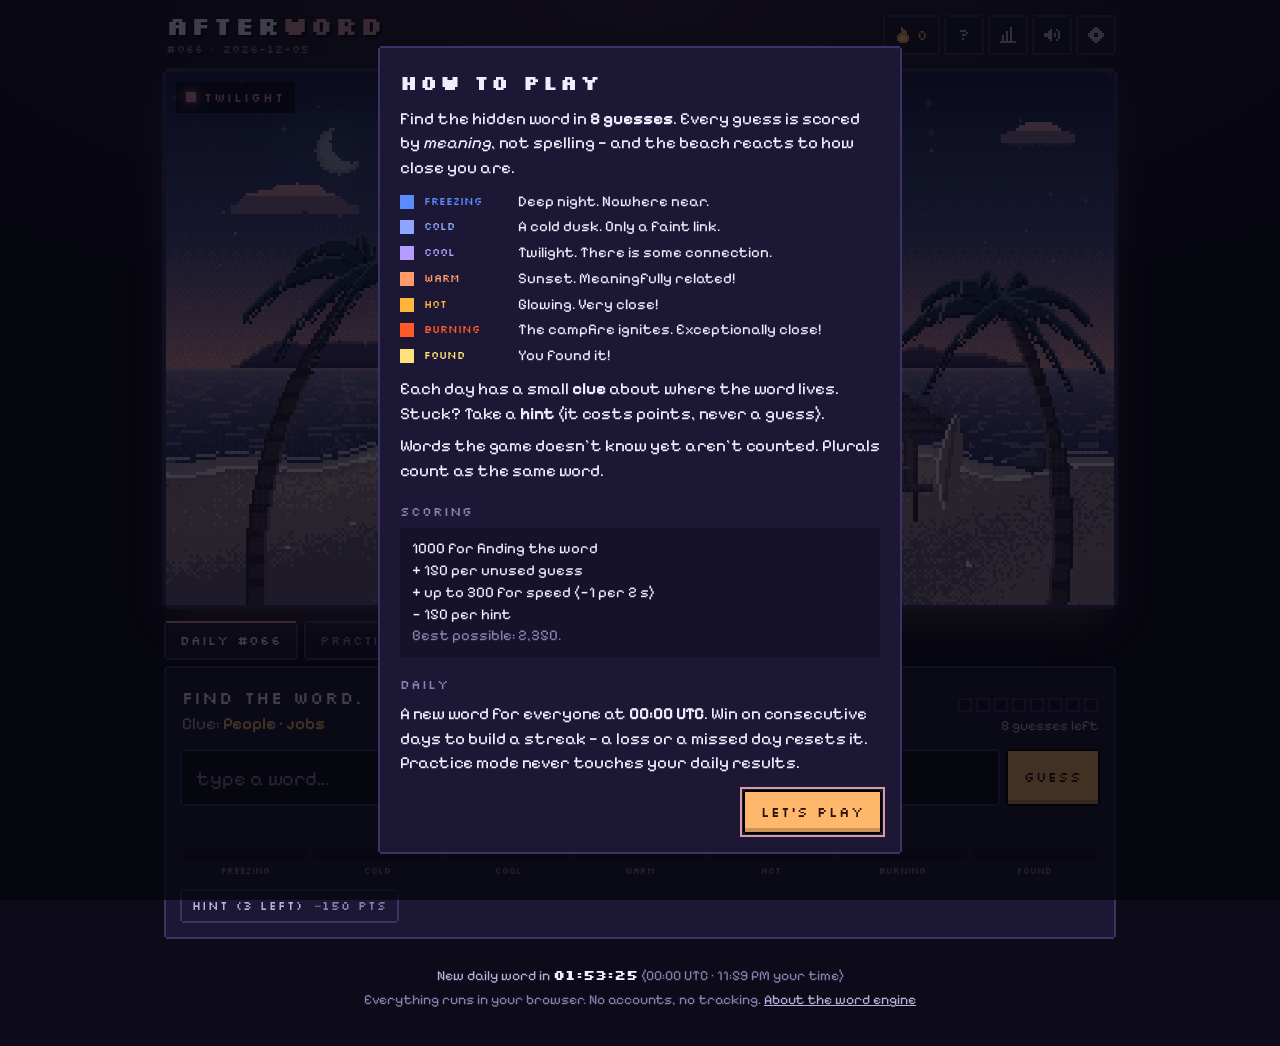
==== index.html @ f9372a1c "Add files via upload" ====
<!doctype html>
<html lang="en">
<head>
  <meta charset="utf-8">
  <meta name="viewport" content="width=device-width, initial-scale=1, viewport-fit=cover">
  <title>AFTERWORD</title>
  <meta name="description" content="A daily word-guessing game. Every guess warms or cools a pixel-art beach.">
  <meta name="theme-color" content="#0d0b1a">
  <link rel="icon" href="data:image/svg+xml,%3Csvg xmlns='http://www.w3.org/2000/svg' viewBox='0 0 16 16' shape-rendering='crispEdges'%3E%3Crect width='16' height='16' fill='%231b2350'/%3E%3Crect y='9' width='16' height='3' fill='%23ff9a6a'/%3E%3Crect y='12' width='16' height='4' fill='%23e6b07a'/%3E%3Crect x='6' y='5' width='4' height='4' fill='%23ffe27a'/%3E%3C/svg%3E">
  <link rel="preconnect" href="https://fonts.googleapis.com">
  <link rel="preconnect" href="https://fonts.gstatic.com" crossorigin>
  <link href="https://fonts.googleapis.com/css2?family=Pixelify+Sans:wght@400;600&family=Silkscreen:wght@400;700&display=swap" rel="stylesheet">
  <link rel="stylesheet" href="css/style.css">
</head>
<body data-temp="IDLE">
  <header class="topbar">
    <div class="brand">
      <h1 class="logo" aria-label="Afterword">AFTER<span>WORD</span></h1>
      <p class="meta" id="puzzleMeta">#— · —</p>
    </div>
    <div class="top-actions">
      <span class="streak" id="streakBadge" title="Daily streak">
        <svg viewBox="0 0 8 8" aria-hidden="true" shape-rendering="crispEdges"><path d="M3 0h1v1h1v1h1v2h1v3H6v1H2V7H1V4h1V3h1z" fill="currentColor"/><path d="M3 4h2v1h1v2H2V5h1z" fill="#ffe27a"/></svg>
        <span id="streakCount">0</span>
      </span>
      <button class="icon-btn" id="btnHelp" aria-label="How to play" title="How to play">?</button>
      <button class="icon-btn" id="btnStats" aria-label="Statistics" title="Statistics">
        <svg viewBox="0 0 8 8" aria-hidden="true" shape-rendering="crispEdges"><path d="M1 4h1v3H1zM3 2h1v5H3zM5 0h1v7H5zM0 7h8v1H0z" fill="currentColor"/></svg>
      </button>
      <button class="icon-btn" id="btnSound" aria-label="Sound" aria-pressed="true" title="Sound">
        <svg viewBox="0 0 8 8" aria-hidden="true" shape-rendering="crispEdges"><path d="M0 3h2V2h1V1h1v6H3V6H2V5H0z" fill="currentColor"/><path class="wave" d="M5 3h1v2H5zM6 1h1v1H6zm0 5h1v1H6zm1-4h1v4H7z" fill="currentColor"/><path class="mute" d="M5 2h1v1H5zm2 0h1v1H7zM6 3h1v2H6zM5 5h1v1H5zm2 0h1v1H7z" fill="currentColor"/></svg>
      </button>
      <button class="icon-btn" id="btnSettings" aria-label="Settings" title="Settings">
        <svg viewBox="0 0 8 8" aria-hidden="true" shape-rendering="crispEdges"><path d="M3 0h2v1h1v1h1v1h1v2H7v1H6v1H5v1H3V7H2V6H1V5H0V3h1V2h1V1h1zm0 3v2h2V3z" fill="currentColor" fill-rule="evenodd"/></svg>
      </button>
    </div>
  </header>

  <main class="layout">
    <section class="stage" id="stage" aria-label="The beach">
      <canvas id="beach" role="img" aria-label="A pixel-art beach at twilight"></canvas>
      <div class="temp-badge" id="tempBadge" aria-hidden="true"><span class="dot"></span><span id="tempBadgeText">TWILIGHT</span></div>
      <div class="banner" id="dayBanner" hidden></div>
    </section>

    <div class="mode-tabs" role="tablist" aria-label="Game mode">
      <button role="tab" id="tabDaily" aria-selected="true" aria-controls="playPanel">Daily <span id="tabDailyNum"></span><span class="done-mark" id="dailyDoneMark" hidden>✓</span></button>
      <button role="tab" id="tabPractice" aria-selected="false" aria-controls="playPanel">Practice</button>
    </div>

    <section class="panel" id="playPanel" role="tabpanel">
      <div class="practice-bar" id="practiceBar" hidden>
        <label for="practiceLevel">Difficulty</label>
        <select id="practiceLevel">
          <option value="easy">Easy · 12 guesses</option>
          <option value="medium" selected>Medium · 8 guesses</option>
          <option value="hard">Hard · 6 guesses, no clue</option>
        </select>
        <button class="btn ghost" id="btnNewPractice">New word</button>
      </div>

      <div class="status-row">
        <div>
          <p class="instruction">Find the word.</p>
          <p class="clue" id="clue"></p>
        </div>
        <div class="remaining">
          <div class="pips" id="pips" aria-hidden="true"></div>
          <p id="remaining">8 guesses left</p>
        </div>
      </div>

      <form id="guessForm" class="guess-form" autocomplete="off" novalidate>
        <label class="sr-only" for="guessInput">Your guess</label>
        <input id="guessInput" name="guess" type="text" inputmode="text" autocapitalize="none" autocorrect="off" spellcheck="false" maxlength="24" placeholder="type a word…" enterkeyhint="go">
        <button type="submit" class="btn primary" id="btnGuess">Guess</button>
      </form>
      <p class="feedback" id="feedback" role="status" aria-live="polite"></p>

      <div class="thermo" id="thermo" aria-hidden="true"></div>

      <div class="hints">
        <button class="btn ghost small" id="btnHint" type="button">Hint <span class="cost">−150 pts</span></button>
        <ul class="hint-list" id="hintList"></ul>
      </div>

      <section class="result" id="resultCard" hidden aria-live="polite"></section>

      <h2 class="history-title" id="historyTitle" hidden>Your guesses</h2>
      <ol class="history" id="history"></ol>
    </section>
  </main>

  <footer class="footer">
    <p>New daily word in <strong id="countdown">--:--:--</strong> <span class="muted">(00:00 UTC · <span id="resetLocal"></span> your time)</span></p>
    <p class="muted">Everything runs in your browser. No accounts, no tracking. <button class="link" id="btnAbout">About the word engine</button></p>
  </footer>

  <dialog id="dlgHelp" aria-labelledby="helpTitle">
    <form method="dialog" class="dlg">
      <h2 id="helpTitle">How to play</h2>
      <p>Find the hidden word in <strong>8 guesses</strong>. Every guess is scored by <em>meaning</em>, not spelling — and the beach reacts to how close you are.</p>
      <ul class="legend" id="legend"></ul>
      <p>Each day has a small <strong>clue</strong> about where the word lives. Stuck? Take a <strong>hint</strong> (it costs points, never a guess).</p>
      <p>Words the game doesn't know yet aren't counted. Plurals count as the same word.</p>
      <h3>Scoring</h3>
      <p class="formula">1000 for finding the word<br>+ 150 per unused guess<br>+ up to 300 for speed (−1 per 2 s)<br>− 150 per hint<br><span class="muted">Best possible: 2,350.</span></p>
      <h3>Daily</h3>
      <p>A new word for everyone at <strong>00:00 UTC</strong>. Win on consecutive days to build a streak — a loss or a missed day resets it. Practice mode never touches your daily results.</p>
      <div class="dlg-actions"><button class="btn primary" value="close">Let's play</button></div>
    </form>
  </dialog>

  <dialog id="dlgStats" aria-labelledby="statsTitle">
    <form method="dialog" class="dlg">
      <h2 id="statsTitle">Statistics</h2>
      <div class="stat-grid" id="statGrid"></div>
      <h3>Guess distribution</h3>
      <div class="dist" id="dist"></div>
      <h3>Practice</h3>
      <p id="practiceStats" class="muted"></p>
      <div class="dlg-actions"><button class="btn primary" value="close">Close</button></div>
    </form>
  </dialog>

  <dialog id="dlgSettings" aria-labelledby="settingsTitle">
    <form method="dialog" class="dlg">
      <h2 id="settingsTitle">Settings</h2>
      <label class="toggle"><input type="checkbox" id="setSound"> <span>Sound effects</span></label>
      <label class="toggle"><input type="checkbox" id="setMotion"> <span>Reduced motion</span></label>
      <label class="toggle"><input type="checkbox" id="setReveal"> <span>Include the answer when sharing</span></label>
      <p class="muted small">Settings and progress are saved only in this browser.</p>
      <div class="dlg-actions"><button class="btn primary" value="close">Done</button></div>
    </form>
  </dialog>

  <dialog id="dlgAbout" aria-labelledby="aboutTitle">
    <form method="dialog" class="dlg">
      <h2 id="aboutTitle">The word engine</h2>
      <p>AFTERWORD scores guesses with a hand-built <strong>semantic graph</strong> of about <span id="vocabSize">5,000</span> everyday English words, written for this game.</p>
      <p>Each word sits in a category tree (e.g. <em>animal → mammal → canine</em>) and is linked to related words with a strength. Closeness combines the direct link, the best two-step link through a shared neighbour, and how specific the shared category is. Spelling plays no part.</p>
      <p>It's small and honest: if it doesn't know a word, it says so instead of guessing. The closeness number is a similarity estimate — not a probability.</p>
      <p class="muted small">Daily answers are bundled in the page, so a determined player could find them in the source. Please don't spoil it for yourself!</p>
      <div class="dlg-actions"><button class="btn primary" value="close">Close</button></div>
    </form>
  </dialog>

  <div class="toast" id="toast" role="status" aria-live="polite" hidden></div>

  <script src="js/data/lexicon.js"></script>
  <script src="js/data/answers.js"></script>
  <script src="js/semantic.js"></script>
  <script src="js/daily.js"></script>
  <script src="js/scoring.js"></script>
  <script src="js/storage.js"></script>
  <script src="js/game.js"></script>
  <script src="js/beach/palettes.js"></script>
  <script src="js/beach/beach.js"></script>
  <script src="js/audio.js"></script>
  <script src="js/share.js"></script>
  <script src="js/ui.js"></script>
</body>
</html>
---- css/style.css ----
/* AFTERWORD — pixel indie UI */
:root {
  --bg: #0d0b1a;
  --bg2: #15122a;
  --panel: #1b1734;
  --panel2: #241f44;
  --line: #3a3366;
  --ink: #f3ecff;
  --ink2: #b9afd9;
  --muted: #8a80b0;
  --accent: #ffb86b;
  --accent-ink: #2a1408;
  --t-FREEZING: #5b8cff;
  --t-COLD: #8ea6ff;
  --t-COOL: #b79cff;
  --t-WARM: #ff9a6a;
  --t-HOT: #ffb43a;
  --t-BURNING: #ff5a2a;
  --t-FOUND: #ffe27a;
  --t-IDLE: #d99aa6;
  --cur: var(--t-IDLE);
  --px: 2px;
  --font-display: 'Silkscreen', ui-monospace, 'Courier New', monospace;
  --font-body: 'Pixelify Sans', ui-monospace, 'Segoe UI', system-ui, sans-serif;
}
body[data-temp="FREEZING"] { --cur: var(--t-FREEZING); }
body[data-temp="COLD"] { --cur: var(--t-COLD); }
body[data-temp="COOL"] { --cur: var(--t-COOL); }
body[data-temp="WARM"] { --cur: var(--t-WARM); }
body[data-temp="HOT"] { --cur: var(--t-HOT); }
body[data-temp="BURNING"] { --cur: var(--t-BURNING); }
body[data-temp="FOUND"] { --cur: var(--t-FOUND); }

* { box-sizing: border-box; }
html { -webkit-text-size-adjust: 100%; }
body {
  margin: 0;
  min-height: 100vh;
  background: radial-gradient(120% 60% at 50% 0%, color-mix(in srgb, var(--cur) 14%, var(--bg2)) 0%, var(--bg) 60%) fixed, var(--bg);
  color: var(--ink);
  font-family: var(--font-body);
  font-size: 17px;
  line-height: 1.45;
  transition: background 1.2s ease;
}
button, input, select { font: inherit; color: inherit; }
.sr-only { position: absolute; width: 1px; height: 1px; overflow: hidden; clip: rect(0 0 0 0); white-space: nowrap; }
.muted { color: var(--muted); }
.small { font-size: 0.85em; }
[hidden] { display: none !important; }

/* pixel frame used for panels & buttons */
.pixel-frame, .panel, .btn, .icon-btn, .result, dialog, .toast, .mode-tabs button, select, .guess-form input {
  box-shadow:
    0 calc(-1 * var(--px)) 0 0 var(--line),
    0 var(--px) 0 0 var(--line),
    calc(-1 * var(--px)) 0 0 0 var(--line),
    var(--px) 0 0 0 var(--line);
}

/* ───── header ───── */
.topbar {
  max-width: 980px; margin: 0 auto; padding: 12px 16px 8px;
  display: flex; align-items: center; justify-content: space-between; gap: 12px;
}
.logo {
  font-family: var(--font-display); font-weight: 700; margin: 0; font-size: 26px; letter-spacing: 2px; line-height: 1;
  color: var(--ink); text-shadow: 2px 2px 0 #000a;
}
.logo span { color: var(--cur); transition: color 1.2s ease; }
.meta { margin: 4px 0 0; font-family: var(--font-display); font-size: 11px; color: var(--muted); letter-spacing: 1px; }
.top-actions { display: flex; align-items: center; gap: 8px; }
.icon-btn {
  width: 36px; height: 36px; display: grid; place-items: center; border: 0; background: var(--panel); cursor: pointer;
  font-family: var(--font-display); font-size: 16px; color: var(--ink2); padding: 0;
}
.icon-btn svg { width: 16px; height: 16px; }
.icon-btn:hover { background: var(--panel2); color: var(--ink); }
.icon-btn:focus-visible, .btn:focus-visible, .mode-tabs button:focus-visible, select:focus-visible, .link:focus-visible { outline: 2px solid var(--cur); outline-offset: 3px; }
#btnSound .mute { display: none; }
#btnSound[aria-pressed="false"] .mute { display: inline; }
#btnSound[aria-pressed="false"] .wave { display: none; }
.streak {
  display: inline-flex; align-items: center; gap: 6px; height: 36px; padding: 0 10px; background: var(--panel);
  font-family: var(--font-display); font-size: 14px; color: var(--t-WARM);
  box-shadow: 0 -2px 0 0 var(--line), 0 2px 0 0 var(--line), -2px 0 0 0 var(--line), 2px 0 0 0 var(--line);
}
.streak svg { width: 16px; height: 16px; }

/* ───── layout ───── */
.layout { max-width: 980px; margin: 0 auto; padding: 0 16px 24px; }

.stage {
  position: relative; display: grid; place-items: center; background: #05040c; margin: 6px 0 0;
  box-shadow: 0 -4px 0 0 var(--line), 0 4px 0 0 var(--line), -4px 0 0 0 var(--line), 4px 0 0 0 var(--line), 0 18px 40px -10px color-mix(in srgb, var(--cur) 40%, transparent);
  transition: box-shadow 1.2s ease; overflow: hidden;
}
#beach { display: block; width: 100%; height: auto; aspect-ratio: 16 / 9; image-rendering: pixelated; image-rendering: crisp-edges; }
.temp-badge {
  position: absolute; left: 10px; top: 10px; display: flex; align-items: center; gap: 8px; padding: 6px 10px;
  background: #0d0b1acc; font-family: var(--font-display); font-size: 13px; letter-spacing: 2px; color: var(--cur);
  transition: color 1s ease;
}
.temp-badge .dot { width: 10px; height: 10px; background: var(--cur); box-shadow: 0 0 10px var(--cur); transition: background 1s ease; }
.temp-badge.pop { animation: pop 0.5s steps(5) both; }
@keyframes pop { 0% { transform: scale(1); } 40% { transform: scale(1.25); } 100% { transform: scale(1); } }
.banner {
  position: absolute; left: 50%; bottom: 10px; transform: translateX(-50%); padding: 6px 12px; background: #0d0b1add;
  font-family: var(--font-display); font-size: 12px; letter-spacing: 1px; white-space: nowrap; color: var(--t-FOUND);
}

/* ───── tabs ───── */
.mode-tabs { display: flex; gap: 10px; margin: 18px 0 0; }
.mode-tabs button {
  border: 0; background: var(--bg2); color: var(--muted); padding: 8px 14px; cursor: pointer;
  font-family: var(--font-display); font-size: 13px; letter-spacing: 1px;
}
.mode-tabs button[aria-selected="true"] { background: var(--panel); color: var(--ink); box-shadow: 0 -2px 0 0 var(--cur), 0 2px 0 0 var(--line), -2px 0 0 0 var(--line), 2px 0 0 0 var(--line); }
.done-mark { margin-left: 6px; color: var(--t-FOUND); }

/* ───── panel ───── */
.panel { background: var(--panel); padding: 16px; margin-top: 10px; }
.practice-bar { display: flex; flex-wrap: wrap; align-items: center; gap: 10px; margin-bottom: 14px; padding-bottom: 12px; border-bottom: 2px dashed var(--line); }
.practice-bar label { font-family: var(--font-display); font-size: 12px; color: var(--muted); }
select { background: var(--bg2); border: 0; padding: 6px 8px; }
.status-row { display: flex; justify-content: space-between; align-items: flex-end; gap: 12px; flex-wrap: wrap; }
.instruction { margin: 0; font-family: var(--font-display); font-size: 18px; letter-spacing: 1px; }
.clue { margin: 2px 0 0; color: var(--ink2); }
.clue b { color: var(--accent); font-weight: 600; }
.remaining { text-align: right; }
.remaining p { margin: 4px 0 0; font-size: 14px; color: var(--ink2); }
.pips { display: flex; gap: 4px; justify-content: flex-end; flex-wrap: wrap; }
.pip { width: 14px; height: 14px; background: var(--bg2); box-shadow: inset 0 0 0 2px var(--line); }
.pip.used { box-shadow: none; }

.guess-form { display: flex; gap: 10px; margin-top: 14px; }
.guess-form input {
  flex: 1; min-width: 0; border: 0; background: var(--bg); padding: 12px 14px; font-size: 20px;
  font-family: var(--font-display); letter-spacing: 2px; text-transform: uppercase;
}
.guess-form input::placeholder { text-transform: none; letter-spacing: 0; color: var(--muted); font-family: var(--font-body); }
.guess-form input:focus { outline: none; box-shadow: 0 -2px 0 0 var(--cur), 0 2px 0 0 var(--cur), -2px 0 0 0 var(--cur), 2px 0 0 0 var(--cur); }
.guess-form input:disabled { opacity: 0.5; }
.guess-form.shake { animation: shake 0.3s steps(6); }
@keyframes shake { 25% { transform: translateX(-4px); } 50% { transform: translateX(4px); } 75% { transform: translateX(-2px); } }

.btn { border: 0; cursor: pointer; padding: 10px 16px; font-family: var(--font-display); font-size: 14px; letter-spacing: 1px; background: var(--panel2); }
.btn:hover { filter: brightness(1.12); }
.btn:active { transform: translateY(2px); }
.btn:disabled { opacity: 0.45; cursor: not-allowed; transform: none; filter: none; }
.btn.primary { background: var(--accent); color: var(--accent-ink); box-shadow: 0 -2px 0 0 #000, 0 2px 0 0 #000, -2px 0 0 0 #000, 2px 0 0 0 #000, inset 0 -4px 0 0 #0003; }
.btn.ghost { background: transparent; color: var(--ink2); }
.btn.small { padding: 6px 10px; font-size: 12px; }
.cost { color: var(--muted); margin-left: 4px; }
.link { background: none; border: 0; padding: 0; color: var(--ink2); text-decoration: underline; cursor: pointer; }

.feedback { min-height: 1.45em; margin: 10px 0 0; color: var(--ink2); }
.feedback.bad { color: #ff9d9d; }
.feedback.good { color: var(--cur); }

/* thermometer */
.thermo { display: grid; grid-template-columns: repeat(7, 1fr); gap: 4px; margin-top: 12px; }
.thermo .seg { height: 10px; background: var(--bg2); position: relative; transition: background 0.6s steps(4); }
.thermo .seg.on { background: var(--c); }
.thermo .seg.now { box-shadow: 0 0 0 2px var(--ink); }
.thermo .lbl { display: block; margin-top: 4px; font-family: var(--font-display); font-size: 9px; color: var(--muted); text-align: center; letter-spacing: 0; overflow: hidden; }
.thermo .lbl.now { color: var(--ink); }

/* hints */
.hints { margin-top: 14px; display: flex; flex-wrap: wrap; align-items: center; gap: 8px; }
.hint-list { list-style: none; margin: 0; padding: 0; display: flex; flex-wrap: wrap; gap: 6px; }
.hint-list li { background: var(--bg2); padding: 4px 10px; font-size: 15px; color: var(--accent); }

/* history */
.history-title { font-family: var(--font-display); font-size: 12px; letter-spacing: 1px; color: var(--muted); margin: 18px 0 6px; font-weight: 400; }
.history { list-style: none; margin: 0; padding: 0; display: grid; gap: 6px; counter-reset: g; }
.history li {
  display: grid; grid-template-columns: 22px 18px 1fr auto; align-items: center; gap: 10px; padding: 8px 10px; background: var(--bg2);
  counter-increment: g;
}
.history li::before { content: counter(g); font-family: var(--font-display); font-size: 11px; color: var(--muted); }
.history li.new { animation: slideIn 0.45s steps(6) both; }
@keyframes slideIn { from { transform: translateY(-8px); opacity: 0; } to { transform: none; opacity: 1; } }
.history .sw { width: 14px; height: 14px; background: var(--c); box-shadow: 0 0 8px color-mix(in srgb, var(--c) 60%, transparent); }
.history .word { font-family: var(--font-display); letter-spacing: 1px; font-size: 15px; overflow-wrap: anywhere; }
.history .typed { color: var(--muted); font-family: var(--font-body); font-size: 12px; letter-spacing: 0; margin-left: 6px; }
.history .meter { display: flex; align-items: center; gap: 8px; }
.history .bar { width: 72px; height: 8px; background: var(--bg); position: relative; }
.history .bar i { position: absolute; inset: 0 auto 0 0; background: var(--c); }
.history .t { font-family: var(--font-display); font-size: 11px; color: var(--c); min-width: 70px; text-align: right; }
.history .n { font-family: var(--font-display); font-size: 11px; color: var(--ink2); min-width: 22px; text-align: right; }

/* result */
.result { background: var(--panel2); padding: 18px; margin-top: 16px; text-align: center; }
.result h2 { font-family: var(--font-display); margin: 0; font-size: 24px; letter-spacing: 3px; color: var(--cur); }
.result .answer { font-family: var(--font-display); font-size: 34px; letter-spacing: 4px; margin: 6px 0 2px; text-shadow: 3px 3px 0 #0008; }
.result .sub { color: var(--ink2); margin: 0 0 12px; }
.result-stats { display: grid; grid-template-columns: repeat(auto-fit, minmax(96px, 1fr)); gap: 8px; margin: 12px 0; }
.result-stats div { background: var(--bg2); padding: 8px 4px; }
.result-stats b { display: block; font-family: var(--font-display); font-size: 20px; color: var(--ink); }
.result-stats span { font-size: 12px; color: var(--muted); }
.result-stats .score b { color: var(--t-FOUND); }
.breakdown { font-size: 13px; color: var(--muted); margin: 0 0 12px; }
.result-actions { display: flex; flex-wrap: wrap; gap: 10px; justify-content: center; align-items: center; margin-top: 8px; }
.result .chk { font-size: 14px; color: var(--ink2); display: inline-flex; gap: 6px; align-items: center; }
.result .next { margin-top: 12px; color: var(--ink2); font-size: 14px; }
.result .share-text { width: 100%; margin-top: 12px; background: var(--bg); color: var(--ink); border: 0; padding: 10px; font: 14px/1.4 ui-monospace, monospace; resize: vertical; }
.result.reveal { animation: rise 0.6s steps(8) both; }
@keyframes rise { from { transform: translateY(12px); opacity: 0; } to { transform: none; opacity: 1; } }

/* footer */
.footer { max-width: 980px; margin: 0 auto; padding: 0 16px 32px; text-align: center; font-size: 14px; color: var(--ink2); }
.footer p { margin: 4px 0; }
.footer strong { font-family: var(--font-display); color: var(--ink); }

/* dialogs */
dialog { border: 0; padding: 0; background: var(--panel); color: var(--ink); max-width: min(520px, calc(100vw - 32px)); max-height: calc(100vh - 48px); }
dialog::backdrop { background: #05040cc0; }
dialog[open] { animation: rise 0.25s steps(5) both; }
.dlg { padding: 20px; }
.dlg h2 { font-family: var(--font-display); margin: 0 0 10px; font-size: 20px; letter-spacing: 2px; }
.dlg h3 { font-family: var(--font-display); font-size: 13px; letter-spacing: 1px; color: var(--muted); margin: 18px 0 6px; font-weight: 400; }
.dlg p { margin: 8px 0; }
.dlg-actions { display: flex; justify-content: flex-end; margin-top: 16px; }
.legend { list-style: none; padding: 0; margin: 10px 0; display: grid; gap: 4px; }
.legend li { display: grid; grid-template-columns: 14px 84px 1fr; gap: 10px; align-items: center; font-size: 15px; }
.legend .sw { width: 14px; height: 14px; background: var(--c); }
.legend b { font-family: var(--font-display); font-size: 11px; color: var(--c); font-weight: 400; }
.formula { background: var(--bg2); padding: 10px 12px; font-size: 15px; }
.toggle { display: flex; align-items: center; gap: 10px; padding: 8px 0; cursor: pointer; }
.toggle input { width: 18px; height: 18px; accent-color: var(--accent); }
.stat-grid { display: grid; grid-template-columns: repeat(3, 1fr); gap: 8px; }
.stat-grid div { background: var(--bg2); padding: 10px 6px; text-align: center; }
.stat-grid b { display: block; font-family: var(--font-display); font-size: 22px; }
.stat-grid span { font-size: 12px; color: var(--muted); }
.dist { display: grid; gap: 4px; }
.dist .row { display: grid; grid-template-columns: 18px 1fr; gap: 8px; align-items: center; font-family: var(--font-display); font-size: 11px; }
.dist .fill { background: var(--accent); color: var(--accent-ink); padding: 2px 6px; text-align: right; min-width: 22px; }

/* toast */
.toast {
  position: fixed; left: 50%; bottom: 24px; transform: translateX(-50%); background: var(--panel2); padding: 10px 16px; z-index: 50;
  font-family: var(--font-display); font-size: 13px; letter-spacing: 1px; max-width: calc(100vw - 32px); text-align: center;
}

@media (max-width: 560px) {
  body { font-size: 16px; }
  .topbar { padding: 10px 16px 6px; }
  .logo { font-size: 20px; }
  .icon-btn, .streak { height: 32px; }
  .icon-btn { width: 32px; }
  .top-actions { gap: 6px; }
  .panel { padding: 12px; }
  .instruction { font-size: 15px; }
  .guess-form input { font-size: 17px; padding: 10px; }
  .temp-badge { font-size: 10px; padding: 4px 7px; left: 6px; top: 6px; }
  .history li { grid-template-columns: 18px 14px 1fr auto; gap: 8px; }
  .history .bar { width: 40px; }
  .history .t { min-width: 0; }
  .thermo .lbl { font-size: 7px; }
  .result .answer { font-size: 26px; }
}
@media (max-width: 420px) {
  .topbar { gap: 6px; }
  .logo { font-size: 16px; letter-spacing: 1px; }
  .meta { font-size: 9px; }
  .top-actions { gap: 4px; }
  .icon-btn { width: 28px; height: 28px; }
  .icon-btn svg { width: 14px; height: 14px; }
  .streak { height: 28px; padding: 0 6px; gap: 4px; font-size: 12px; }
  .streak svg { width: 13px; height: 13px; }
}
@media (max-width: 380px) {
  .history .bar { display: none; }
  .remaining { text-align: left; }
  .pips { justify-content: flex-start; }
}
@media (prefers-reduced-motion: reduce) {
  *, *::before, *::after { animation-duration: 0.01ms !important; transition-duration: 0.01ms !important; }
}
body.reduce-motion *, body.reduce-motion *::before, body.reduce-motion *::after { animation-duration: 0.01ms !important; transition-duration: 0.01ms !important; }
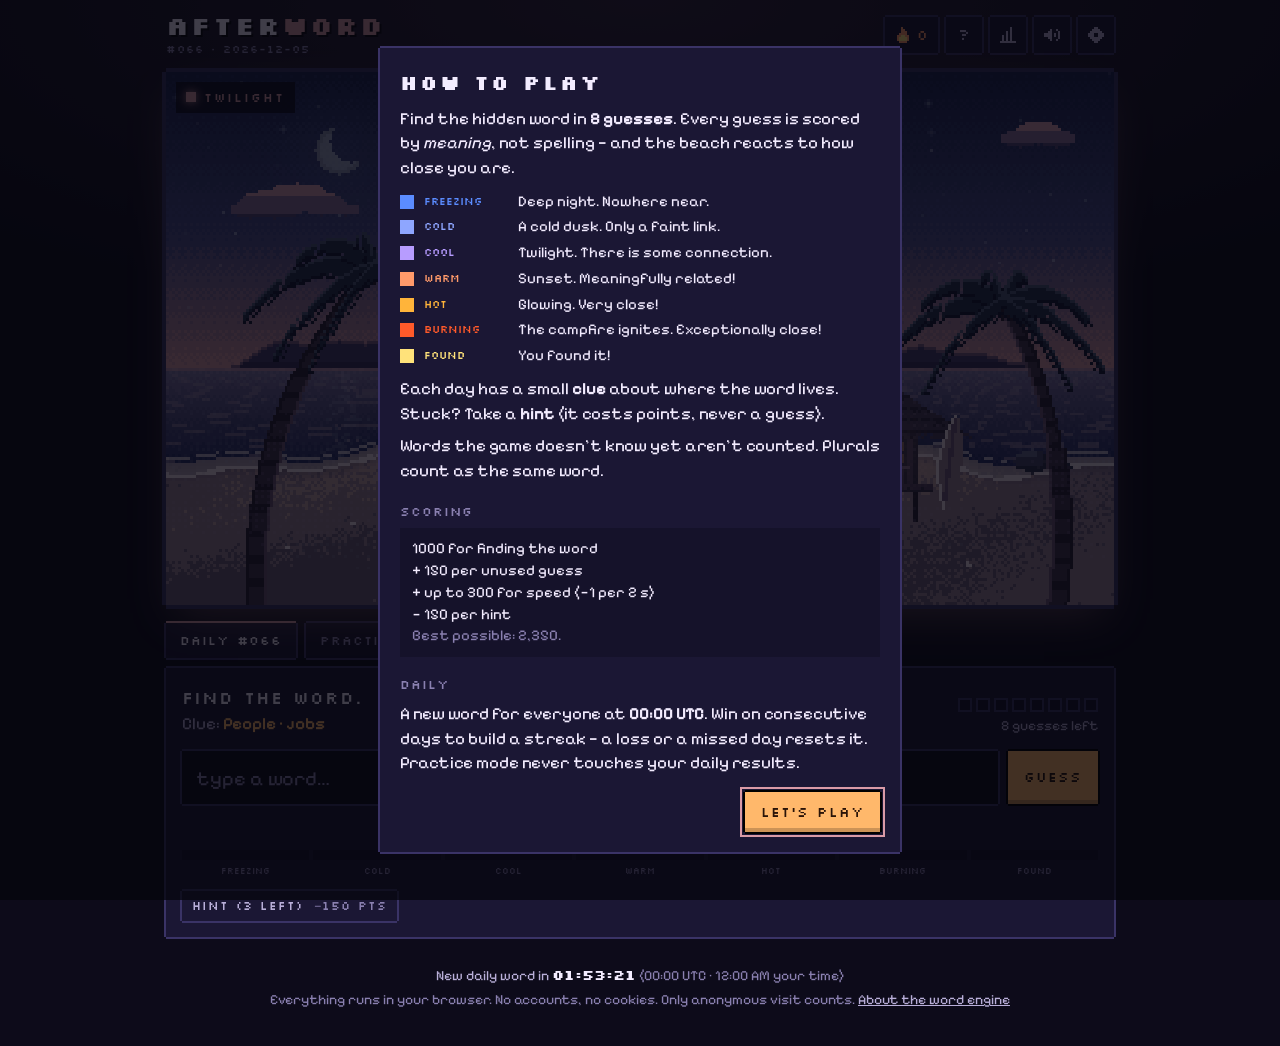
==== commit a0a52af7: "Add files via upload" ====
--- a/index.html
+++ b/index.html
@@ -11,6 +11,10 @@
   <link rel="preconnect" href="https://fonts.gstatic.com" crossorigin>
   <link href="https://fonts.googleapis.com/css2?family=Pixelify+Sans:wght@400;600&family=Silkscreen:wght@400;700&display=swap" rel="stylesheet">
   <link rel="stylesheet" href="css/style.css">
+  <script>
+    window.va = window.va || function () { (window.vaq = window.vaq || []).push(arguments); };
+  </script>
+  <script defer src="/_vercel/insights/script.js"></script>
 </head>
 <body data-temp="IDLE">
   <header class="topbar">
@@ -93,7 +97,7 @@
 
   <footer class="footer">
     <p>New daily word in <strong id="countdown">--:--:--</strong> <span class="muted">(00:00 UTC · <span id="resetLocal"></span> your time)</span></p>
-    <p class="muted">Everything runs in your browser. No accounts, no tracking. <button class="link" id="btnAbout">About the word engine</button></p>
+    <p class="muted">Everything runs in your browser. No accounts, no cookies. Only anonymous visit counts. <button class="link" id="btnAbout">About the word engine</button></p>
   </footer>
 
   <dialog id="dlgHelp" aria-labelledby="helpTitle">
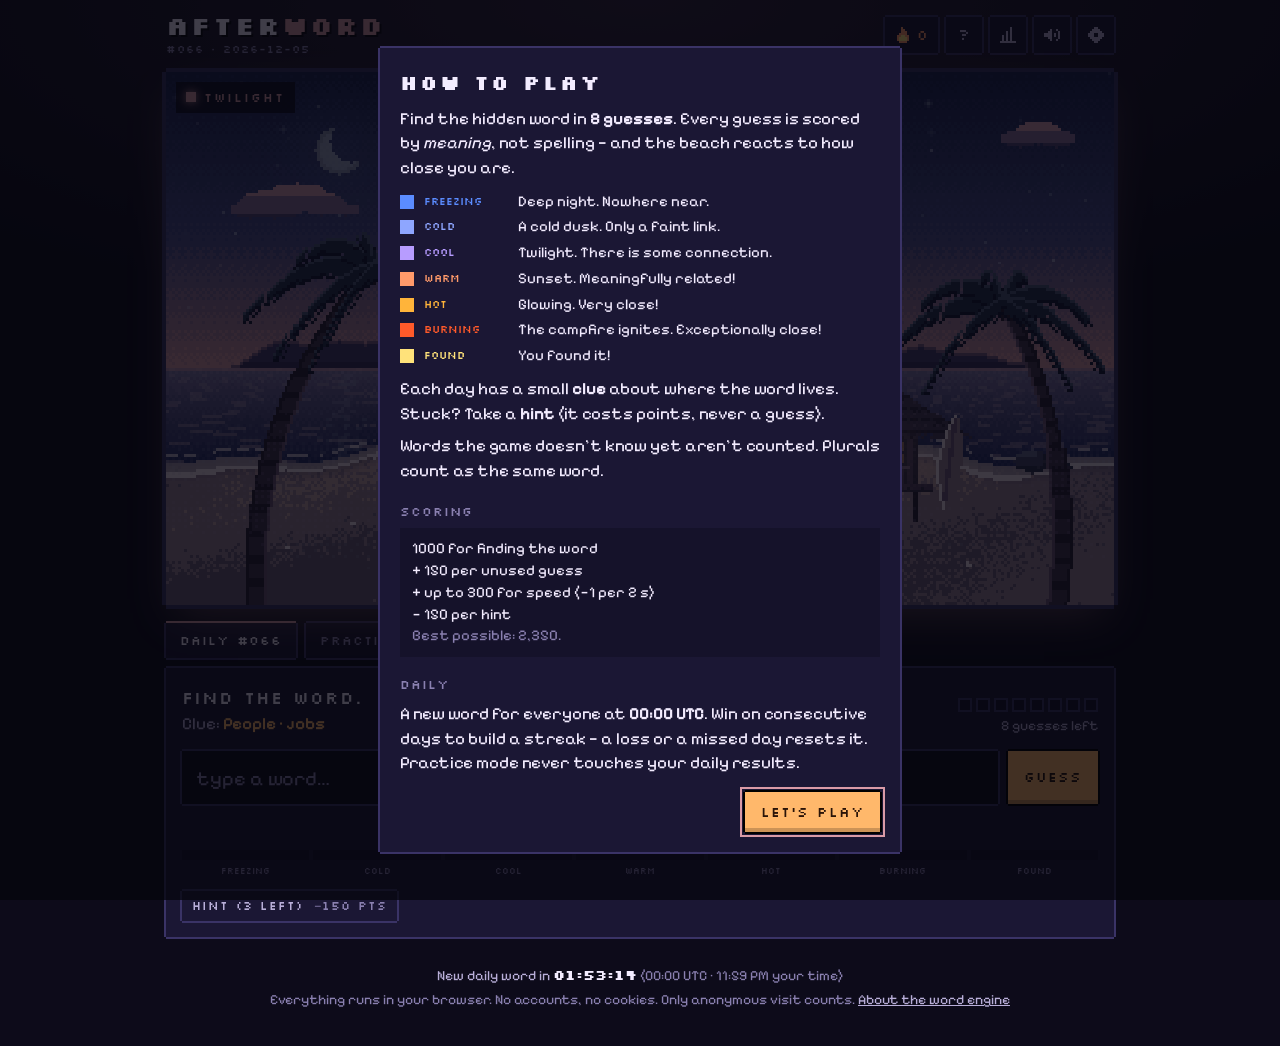
==== commit 27f6dc7c: "Add files via upload" ====
--- a/index.html
+++ b/index.html
@@ -159,6 +159,7 @@
   <script src="js/storage.js"></script>
   <script src="js/game.js"></script>
   <script src="js/beach/palettes.js"></script>
+  <script src="js/beach/cat.js"></script>
   <script src="js/beach/beach.js"></script>
   <script src="js/audio.js"></script>
   <script src="js/share.js"></script>
